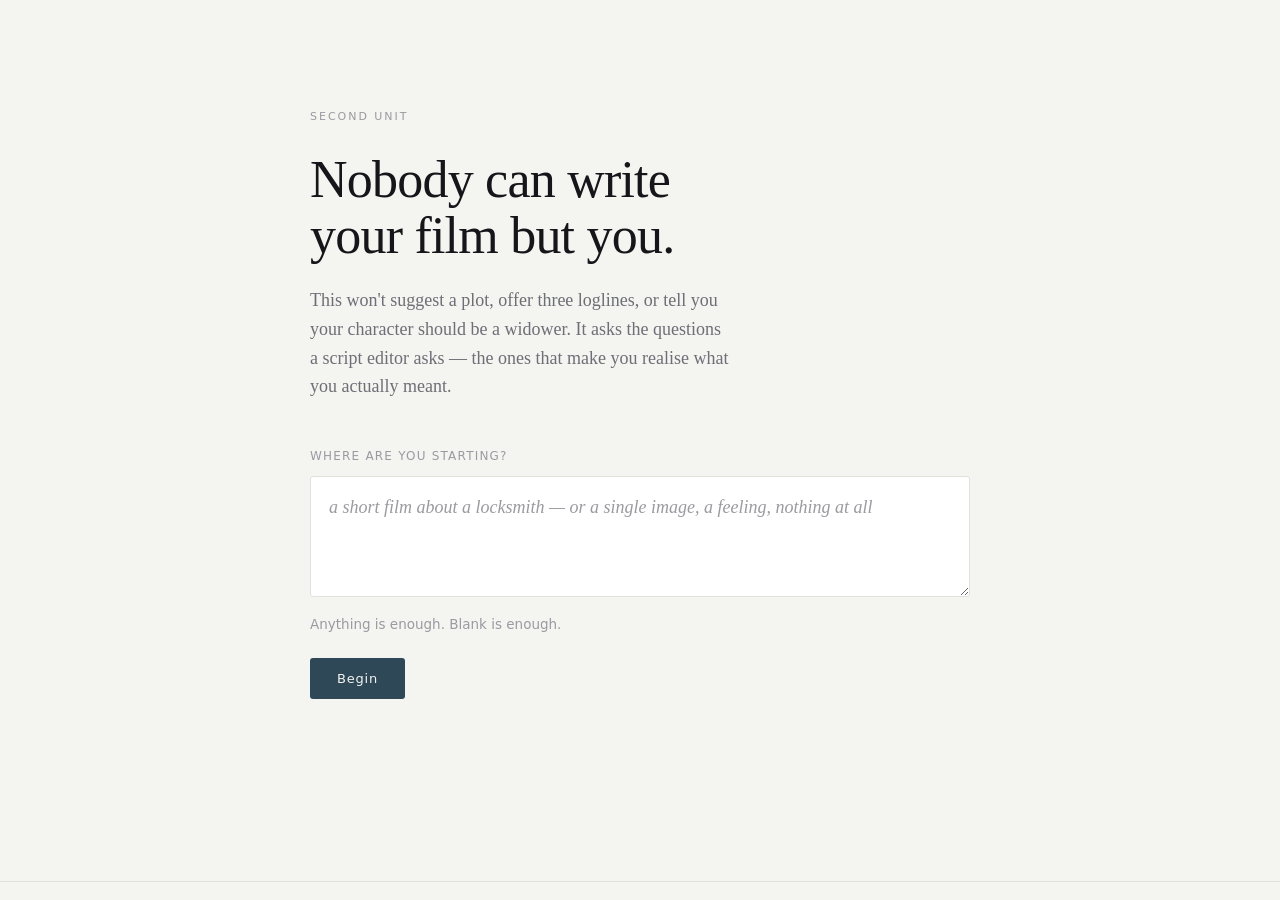
==== app/static/index.html @ 6e67ffff "UI for the interview: one question at a time A writing tool rather than a dashboard. Single centred " ====
<!doctype html>
<html lang="en">
<head>
<meta charset="utf-8">
<meta name="viewport" content="width=device-width, initial-scale=1">
<title>Second Unit</title>
<link rel="stylesheet" href="style.css">
</head>
<body>

<!-- ------------------------------------------------------------ start -->
<main id="start" class="stage-view">
  <header class="masthead">
    <p class="eyebrow">Second Unit</p>
    <h1>Nobody can write<br>your film but you.</h1>
    <p class="standfirst">
      This won't suggest a plot, offer three loglines, or tell you your
      character should be a widower. It asks the questions a script editor
      asks — the ones that make you realise what you actually meant.
    </p>
  </header>

  <form id="startForm">
    <label class="field">
      <span class="label">Where are you starting?</span>
      <textarea id="seed" rows="3"
        placeholder="a short film about a locksmith — or a single image, a feeling, nothing at all"></textarea>
      <span class="hint">Anything is enough. Blank is enough.</span>
    </label>
    <button type="submit" class="primary">Begin</button>
  </form>
</main>

<!-- ------------------------------------------------------------ interview -->
<main id="interview" class="stage-view" hidden>

  <nav class="rail" id="rail" aria-label="Progress"></nav>

  <section class="ask">
    <p class="stage-goal" id="goal"></p>
    <h2 class="question" id="question">…</h2>

    <form id="answerForm">
      <textarea id="answer" rows="6"
        placeholder="Think out loud. Half-formed is fine — that's the point."
        aria-label="Your answer"></textarea>
      <div class="actions">
        <button type="submit" class="primary" id="next">Answer</button>
        <button type="button" class="ghost" id="skip">Skip this one</button>
        <span class="counter" id="counter"></span>
      </div>
    </form>
  </section>

  <aside class="established" id="established" hidden>
    <h3>What you've established</h3>
    <dl id="establishedList"></dl>
  </aside>

</main>

<footer class="status" id="status"></footer>

<script src="app.js"></script>
</body>
</html>
---- app/static/style.css ----
/* Second Unit — plain CSS.
   A writing tool, not a dashboard. One question at a time, room to think,
   nothing else asking for attention. */

:root {
  --paper:   #F4F4F1;
  --card:    #FFFFFF;
  --ink:     #16161A;
  --mute:    #6E6E76;
  --faint:   #9A9AA1;
  --rule:    #E2E1DC;
  --accent:  #2F4858;
  --accent-soft: #E4EAEC;
  --warn:    #8A5A24;

  --serif: Charter, "Iowan Old Style", "Palatino Linotype", Georgia, serif;
  --sans: -apple-system, BlinkMacSystemFont, "Segoe UI", system-ui, sans-serif;
  --mono: "SF Mono", ui-monospace, Menlo, monospace;
}

@media (prefers-color-scheme: dark) {
  :root {
    --paper:  #14140F;
    --card:   #1C1C18;
    --ink:    #EDEDE6;
    --mute:   #9C9C94;
    --faint:  #6A6A63;
    --rule:   #2C2C26;
    --accent: #8FB3C4;
    --accent-soft: #1E2A31;
    --warn:   #C99A5B;
  }
}

* { box-sizing: border-box; margin: 0; padding: 0; }

body {
  background: var(--paper);
  color: var(--ink);
  font-family: var(--serif);
  font-size: 18px;
  line-height: 1.6;
  -webkit-font-smoothing: antialiased;
  min-height: 100vh;
  padding: 0 24px 120px;
}

.stage-view {
  max-width: 660px;
  margin: 0 auto;
  padding-top: clamp(48px, 12vh, 130px);
}

/* --------------------------------------------------------------- start */

.eyebrow {
  font-family: var(--sans);
  font-size: 11px;
  letter-spacing: .18em;
  text-transform: uppercase;
  color: var(--faint);
  margin-bottom: 26px;
}

h1 {
  font-size: clamp(34px, 6vw, 52px);
  line-height: 1.08;
  font-weight: 400;
  letter-spacing: -0.015em;
  text-wrap: balance;
  margin-bottom: 22px;
}

.standfirst {
  color: var(--mute);
  max-width: 47ch;
  margin-bottom: 46px;
}

/* --------------------------------------------------------------- forms */

.field { display: block; margin-bottom: 22px; }

.label, .hint {
  display: block;
  font-family: var(--sans);
  font-size: 12px;
  letter-spacing: .1em;
  text-transform: uppercase;
  color: var(--faint);
}
.label { margin-bottom: 10px; }
.hint  { margin-top: 9px; text-transform: none; letter-spacing: 0; font-size: 13.5px; }

textarea {
  width: 100%;
  font-family: var(--serif);
  font-size: 18px;
  line-height: 1.6;
  color: var(--ink);
  background: var(--card);
  border: 1px solid var(--rule);
  border-radius: 3px;
  padding: 16px 18px;
  resize: vertical;
}
textarea::placeholder { color: var(--faint); font-style: italic; }
textarea:focus { outline: 2px solid var(--accent); outline-offset: -1px; border-color: transparent; }

button {
  font-family: var(--sans);
  font-size: 13px;
  font-weight: 500;
  letter-spacing: .06em;
  cursor: pointer;
  border-radius: 3px;
  padding: 12px 26px;
  border: 1px solid transparent;
  transition: opacity .15s;
}
button:focus-visible { outline: 2px solid var(--accent); outline-offset: 2px; }
button:disabled { opacity: .4; cursor: not-allowed; }

.primary { background: var(--accent); color: var(--paper); }
.primary:hover:not(:disabled) { opacity: .87; }

.ghost { background: none; color: var(--mute); border-color: var(--rule); }
.ghost:hover { color: var(--ink); }

/* --------------------------------------------------------------- rail */

.rail {
  display: flex;
  gap: 6px;
  margin-bottom: 52px;
}
.rail span {
  flex: 1;
  font-family: var(--sans);
  font-size: 10.5px;
  letter-spacing: .13em;
  text-transform: uppercase;
  color: var(--faint);
  padding-top: 9px;
  border-top: 2px solid var(--rule);
}
.rail span[data-state="done"]    { color: var(--mute); border-top-color: var(--accent); }
.rail span[data-state="current"] { color: var(--accent); border-top-color: var(--accent); font-weight: 600; }

/* --------------------------------------------------------------- ask */

.stage-goal {
  font-family: var(--sans);
  font-size: 13px;
  color: var(--faint);
  margin-bottom: 14px;
}

.question {
  font-size: clamp(26px, 4.4vw, 36px);
  line-height: 1.28;
  font-weight: 400;
  letter-spacing: -0.01em;
  text-wrap: balance;
  margin-bottom: 34px;
  min-height: 2.4em;
}
.question.thinking { color: var(--faint); font-style: italic; }

.actions {
  display: flex;
  align-items: center;
  gap: 12px;
  margin-top: 16px;
  flex-wrap: wrap;
}

.counter {
  margin-left: auto;
  font-family: var(--mono);
  font-size: 12px;
  color: var(--faint);
  font-variant-numeric: tabular-nums;
}

/* --------------------------------------------------------------- recap */

.established {
  margin-top: 76px;
  padding-top: 30px;
  border-top: 1px solid var(--rule);
}
.established h3 {
  font-family: var(--sans);
  font-size: 11px;
  letter-spacing: .15em;
  text-transform: uppercase;
  color: var(--faint);
  font-weight: 500;
  margin-bottom: 22px;
}
.established dt {
  font-family: var(--sans);
  font-size: 13.5px;
  color: var(--mute);
  margin-bottom: 5px;
}
.established dd {
  margin: 0 0 24px;
  padding-left: 16px;
  border-left: 2px solid var(--accent-soft);
}

/* --------------------------------------------------------------- status */

.status {
  position: fixed;
  bottom: 0; left: 0; right: 0;
  padding: 9px 24px;
  font-family: var(--mono);
  font-size: 11px;
  color: var(--faint);
  background: var(--paper);
  border-top: 1px solid var(--rule);
  display: flex;
  gap: 20px;
  flex-wrap: wrap;
}
.status .on   { color: var(--accent); }
.status .off  { color: var(--warn); }

@media (prefers-reduced-motion: reduce) {
  * { transition: none !important; animation: none !important; }
}
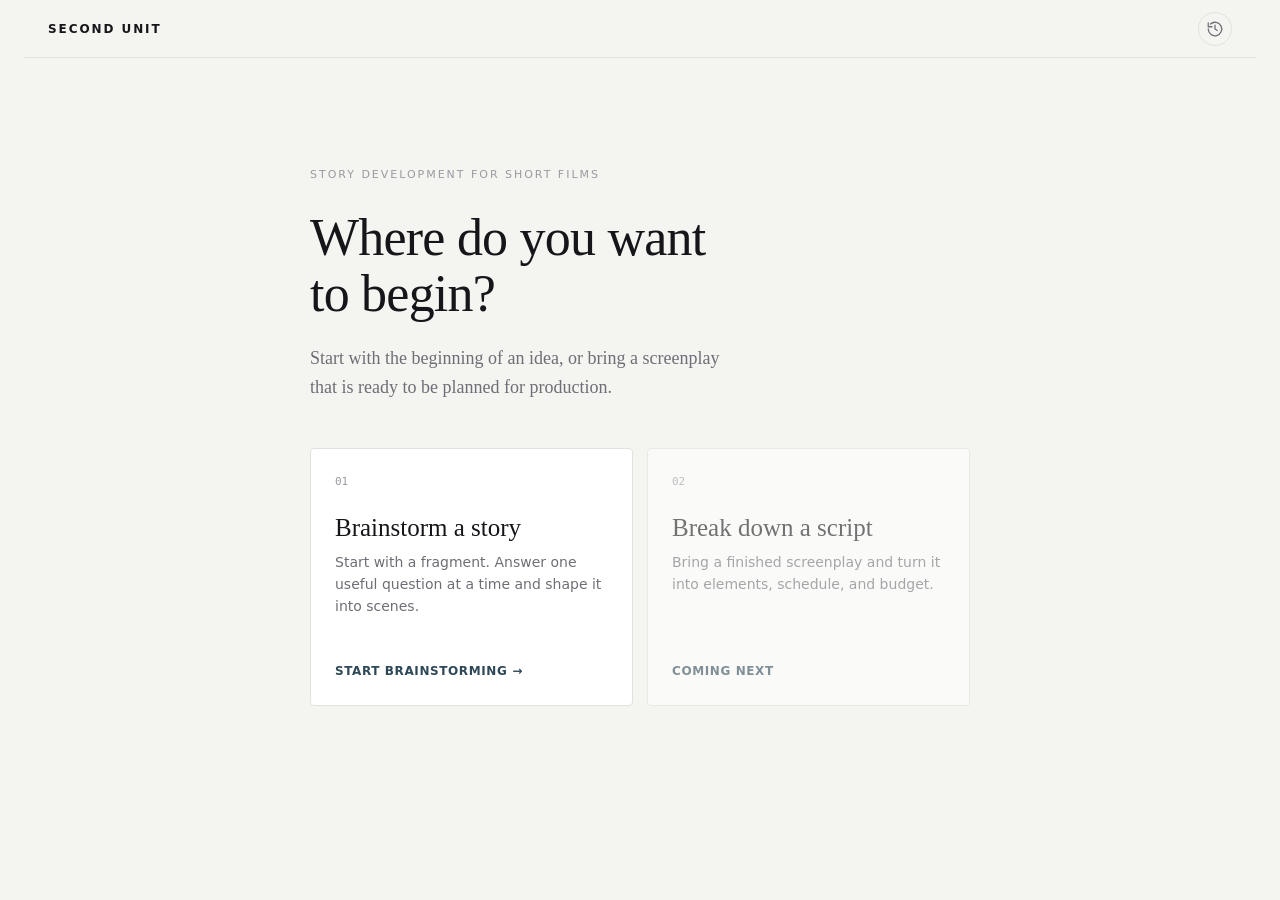
==== commit 40e1e2ff: "UI for format, involvement, dictation and history Four things the interview needed a surface for.  S" ====
--- a/app/static/index.html
+++ b/app/static/index.html
@@ -8,55 +8,190 @@
 </head>
 <body>
 
+<header class="app-header">
+  <button type="button" class="wordmark" id="home" aria-label="Start a new Second Unit project">
+    Second Unit
+  </button>
+  <div class="header-actions">
+    <p class="save-state" id="saveState" aria-live="polite"></p>
+    <button type="button" class="history-button" id="openHistory" aria-label="Open story history" title="Story history">
+      <svg viewBox="0 0 24 24" aria-hidden="true">
+        <path d="M3 12a9 9 0 1 0 3-6.7M3 4v5h5M12 7v5l3 2"/>
+      </svg>
+    </button>
+  </div>
+</header>
+
+<div class="notice" id="notice" role="status" aria-live="polite" hidden></div>
+
+<div class="history-shell" id="historyShell" hidden>
+  <button type="button" class="history-backdrop" id="historyBackdrop" aria-label="Close story history"></button>
+  <aside class="history-panel" role="dialog" aria-modal="true" aria-labelledby="historyTitle">
+    <header class="history-header">
+      <div>
+        <p class="eyebrow">Your work</p>
+        <h2 id="historyTitle">Story history</h2>
+      </div>
+      <button type="button" class="icon-button" id="closeHistory" aria-label="Close story history">×</button>
+    </header>
+    <div id="historyList"></div>
+    <article id="historyDetail" hidden></article>
+  </aside>
+</div>
+
 <!-- ------------------------------------------------------------ start -->
 <main id="start" class="stage-view">
   <header class="masthead">
-    <p class="eyebrow">Second Unit</p>
-    <h1>Nobody can write<br>your film but you.</h1>
+    <p class="eyebrow">Story development for short films</p>
+    <h1>Where do you want<br>to begin?</h1>
     <p class="standfirst">
-      This won't suggest a plot, offer three loglines, or tell you your
-      character should be a widower. It asks the questions a script editor
-      asks — the ones that make you realise what you actually meant.
+      Start with the beginning of an idea, or bring a screenplay that is ready
+      to be planned for production.
     </p>
   </header>
 
-  <form id="startForm">
+  <section class="path-grid" id="pathGrid" aria-label="Choose how to begin">
+    <button type="button" class="path-card path-card-active" id="chooseBrainstorm">
+      <span class="path-number">01</span>
+      <strong>Brainstorm a story</strong>
+      <span>Start with a fragment. Answer one useful question at a time and shape it into scenes.</span>
+      <span class="path-action">Start brainstorming →</span>
+    </button>
+    <button type="button" class="path-card" disabled aria-describedby="scriptStatus">
+      <span class="path-number">02</span>
+      <strong>Break down a script</strong>
+      <span>Bring a finished screenplay and turn it into elements, schedule, and budget.</span>
+      <span class="path-action" id="scriptStatus">Coming next</span>
+    </button>
+  </section>
+
+  <form id="startForm" class="seed-form" hidden>
+    <div class="seed-heading">
+      <div>
+        <p class="eyebrow">Brainstorm</p>
+        <h2>Give me whatever you have.</h2>
+      </div>
+      <button type="button" class="text-button" id="changePath">Change path</button>
+    </div>
+    <section class="involvement-field">
+      <div class="involvement-heading">
+        <label for="involvement">How involved do you want to be?</label>
+        <output id="involvementValue" for="involvement">75%</output>
+      </div>
+      <input type="range" id="involvement" min="0" max="100" step="1" value="75">
+      <div class="range-labels" aria-hidden="true">
+        <span>AI takes the lead</span>
+        <span>I shape every choice</span>
+      </div>
+      <p class="involvement-note" id="involvementNote">
+        You make the story decisions. The editor asks contextual questions and does not invent.
+      </p>
+    </section>
     <label class="field">
-      <span class="label">Where are you starting?</span>
-      <textarea id="seed" rows="3"
-        placeholder="a short film about a locksmith — or a single image, a feeling, nothing at all"></textarea>
+      <span class="label">Your starting point</span>
+      <div class="answer-field">
+        <textarea id="seed" rows="4"
+          placeholder="A short film about a locksmith — or a single image, a feeling, nothing at all"></textarea>
+        <button type="button" class="mic-button" id="micSeed" aria-label="Start voice typing"
+          title="Start voice typing" disabled>
+          <svg viewBox="0 0 24 24" aria-hidden="true">
+            <path d="M12 15a3 3 0 0 0 3-3V6a3 3 0 1 0-6 0v6a3 3 0 0 0 3 3Zm-6-3a6 6 0 0 0 12 0M12 18v3M9 21h6"/>
+          </svg>
+        </button>
+      </div>
+      <p class="speech-state" id="speechStateSeed" aria-live="polite"></p>
       <span class="hint">Anything is enough. Blank is enough.</span>
     </label>
-    <button type="submit" class="primary">Begin</button>
+    <button type="submit" class="primary">Begin interview</button>
   </form>
 </main>
 
 <!-- ------------------------------------------------------------ interview -->
 <main id="interview" class="stage-view" hidden>
 
-  <nav class="rail" id="rail" aria-label="Progress"></nav>
-
-  <section class="ask">
+  <section class="readiness" aria-label="Outline readiness">
+    <div class="readiness-label">
+      <span>Outline readiness</span>
+      <strong id="readinessValue">0%</strong>
+    </div>
+    <div class="readiness-track" aria-hidden="true">
+      <span id="readinessBar"></span>
+    </div>
+  </section>
+
+  <section class="ask" id="askPanel">
     <p class="stage-goal" id="goal"></p>
     <h2 class="question" id="question">…</h2>
 
     <form id="answerForm">
-      <textarea id="answer" rows="6"
-        placeholder="Think out loud. Half-formed is fine — that's the point."
-        aria-label="Your answer"></textarea>
+      <div class="answer-field">
+        <textarea id="answer" rows="6"
+          placeholder="Think out loud. Half-formed is fine — that's the point."
+          aria-label="Your answer"></textarea>
+        <button type="button" class="mic-button" id="mic" aria-label="Start voice typing"
+          title="Start voice typing" disabled>
+          <svg viewBox="0 0 24 24" aria-hidden="true">
+            <path d="M12 15a3 3 0 0 0 3-3V6a3 3 0 1 0-6 0v6a3 3 0 0 0 3 3Zm-6-3a6 6 0 0 0 12 0M12 18v3M9 21h6"/>
+          </svg>
+        </button>
+      </div>
+      <p class="speech-state" id="speechState" aria-live="polite"></p>
       <div class="actions">
-        <button type="submit" class="primary" id="next">Answer</button>
+        <button type="submit" class="primary" id="next">Answer &amp; continue</button>
         <button type="button" class="ghost" id="skip">Skip this one</button>
         <span class="counter" id="counter"></span>
       </div>
     </form>
   </section>
 
+  <div class="finish" id="finish" hidden>
+    <button type="button" class="primary" id="writeUp">Write it up</button>
+    <button type="button" class="ghost" id="keepExploring" hidden>Ask another question</button>
+    <span class="hint" id="finishNote"></span>
+  </div>
+
+  <aside class="gaps interview-gaps" id="interviewGaps" hidden>
+    <h3>What still needs clarity</h3>
+    <ul id="interviewGapsList"></ul>
+  </aside>
+
   <aside class="established" id="established" hidden>
     <h3>What you've established</h3>
-    <dl id="establishedList"></dl>
-  </aside>
-
+    <ul id="establishedList"></ul>
+  </aside>
+
+  <div class="abort-zone">
+    <button type="button" class="text-button danger" id="abortProject">Save as draft &amp; start over</button>
+    <span>Your answers and the latest story assessment will be archived.</span>
+  </div>
+
+</main>
+
+<!-- ------------------------------------------------------------ outline -->
+<main id="outlineView" class="stage-view" hidden>
+  <header class="masthead">
+    <p class="eyebrow">Your outline — assembled from your answers, nothing added</p>
+    <h1 id="outTitle"></h1>
+    <p class="standfirst" id="outLogline"></p>
+  </header>
+
+  <section id="scenes"></section>
+
+  <aside class="gaps" id="gapsBox" hidden>
+    <h3>Still undecided</h3>
+    <ul id="gapsList"></ul>
+  </aside>
+
+  <aside class="ai-added" id="aiAddedBox" hidden>
+    <h3>Developed by AI</h3>
+    <p>These details were added under your selected collaboration level.</p>
+    <ul id="aiAddedList"></ul>
+  </aside>
+
+  <div class="actions" style="margin-top:40px">
+    <button type="button" class="ghost" id="backToInterview">Keep developing</button>
+    <button type="button" class="primary" id="newProject">Start another film</button>
+  </div>
 </main>
 
 <footer class="status" id="status"></footer>
--- a/app/static/style.css
+++ b/app/static/style.css
@@ -44,12 +44,153 @@
   min-height: 100vh;
   padding: 0 24px 120px;
 }
+body.panel-open { overflow: hidden; }
+
+.app-header {
+  height: 58px;
+  padding: 0 24px;
+  display: flex;
+  align-items: center;
+  justify-content: space-between;
+  border-bottom: 1px solid var(--rule);
+}
+.wordmark {
+  border: 0;
+  padding: 6px 0;
+  background: none;
+  color: var(--ink);
+  font-family: var(--sans);
+  font-size: 12px;
+  font-weight: 650;
+  letter-spacing: .16em;
+  text-transform: uppercase;
+}
+.save-state {
+  color: var(--faint);
+  font-family: var(--mono);
+  font-size: 11px;
+}
+.header-actions { display: flex; align-items: center; gap: 15px; }
+.history-button, .icon-button {
+  width: 34px;
+  height: 34px;
+  padding: 7px;
+  display: grid;
+  place-items: center;
+  color: var(--mute);
+  background: none;
+  border: 1px solid var(--rule);
+  border-radius: 50%;
+}
+.history-button:hover, .icon-button:hover { color: var(--accent); border-color: var(--accent); }
+.history-button svg {
+  width: 18px;
+  height: 18px;
+  fill: none;
+  stroke: currentColor;
+  stroke-width: 1.7;
+  stroke-linecap: round;
+  stroke-linejoin: round;
+}
+.history-shell { position: fixed; z-index: 10; inset: 0; }
+.history-backdrop {
+  position: absolute;
+  inset: 0;
+  width: 100%;
+  height: 100%;
+  padding: 0;
+  background: rgb(10 10 10 / .42);
+  border: 0;
+  border-radius: 0;
+}
+.history-panel {
+  position: absolute;
+  top: 0;
+  right: 0;
+  width: min(560px, 94vw);
+  height: 100%;
+  padding: 34px clamp(22px, 5vw, 44px) 70px;
+  overflow-y: auto;
+  background: var(--paper);
+  border-left: 1px solid var(--rule);
+  box-shadow: -18px 0 50px rgb(0 0 0 / .12);
+}
+.history-header {
+  display: flex;
+  align-items: flex-start;
+  justify-content: space-between;
+  gap: 20px;
+  margin-bottom: 34px;
+}
+.history-header .eyebrow { margin-bottom: 7px; }
+.history-header h2 { font-size: 32px; font-weight: 400; line-height: 1.15; }
+.icon-button { font-size: 23px; line-height: 1; }
+.history-empty { color: var(--mute); font-style: italic; }
+.history-item {
+  width: 100%;
+  padding: 20px 0;
+  display: block;
+  color: var(--ink);
+  background: none;
+  border: 0;
+  border-top: 1px solid var(--rule);
+  border-radius: 0;
+  text-align: left;
+}
+.history-item:hover .history-item-title { color: var(--accent); }
+.history-meta {
+  display: flex;
+  justify-content: space-between;
+  gap: 12px;
+  margin-bottom: 8px;
+  color: var(--faint);
+  font-family: var(--mono);
+  font-size: 10px;
+  letter-spacing: .05em;
+  text-transform: uppercase;
+}
+.history-item-title { display: block; margin-bottom: 7px; font: 400 21px/1.25 var(--serif); }
+.history-item-summary { display: block; color: var(--mute); font-size: 13px; line-height: 1.45; }
+.history-detail-back { margin-bottom: 26px; }
+.history-detail h3 { margin-bottom: 8px; font-size: 30px; font-weight: 400; line-height: 1.2; }
+.history-detail-summary { margin-bottom: 28px; color: var(--mute); }
+.history-section { margin-top: 32px; padding-top: 22px; border-top: 1px solid var(--rule); }
+.history-section h4 {
+  margin-bottom: 15px;
+  color: var(--faint);
+  font-family: var(--sans);
+  font-size: 11px;
+  font-weight: 500;
+  letter-spacing: .13em;
+  text-transform: uppercase;
+}
+.history-section li { margin: 0 0 10px 18px; }
+.trace-turn { margin-bottom: 20px; }
+.trace-turn dt { margin-bottom: 5px; color: var(--mute); font-family: var(--sans); font-size: 13px; }
+.trace-turn dd { padding-left: 13px; border-left: 2px solid var(--accent-soft); }
+.notice {
+  position: sticky;
+  z-index: 2;
+  top: 0;
+  max-width: 660px;
+  margin: 16px auto 0;
+  padding: 11px 14px;
+  color: var(--warn);
+  background: var(--card);
+  border: 1px solid var(--rule);
+  border-left: 3px solid var(--warn);
+  border-radius: 3px;
+  font-family: var(--sans);
+  font-size: 13px;
+}
 
 .stage-view {
   max-width: 660px;
   margin: 0 auto;
   padding-top: clamp(48px, 12vh, 130px);
 }
+
+[hidden] { display: none !important; }
 
 /* --------------------------------------------------------------- start */
 
@@ -75,6 +216,112 @@
   color: var(--mute);
   max-width: 47ch;
   margin-bottom: 46px;
+}
+
+.path-grid {
+  display: grid;
+  grid-template-columns: repeat(2, minmax(0, 1fr));
+  gap: 14px;
+}
+.path-card {
+  min-height: 258px;
+  padding: 24px;
+  display: flex;
+  flex-direction: column;
+  align-items: flex-start;
+  text-align: left;
+  color: var(--mute);
+  background: var(--card);
+  border: 1px solid var(--rule);
+  border-radius: 4px;
+  font-family: var(--sans);
+  font-size: 14px;
+  font-weight: 400;
+  letter-spacing: 0;
+  line-height: 1.55;
+}
+.path-card strong {
+  margin: 24px 0 10px;
+  color: var(--ink);
+  font-family: var(--serif);
+  font-size: 25px;
+  font-weight: 400;
+  line-height: 1.15;
+}
+.path-card-active:hover {
+  border-color: var(--accent);
+  transform: translateY(-2px);
+}
+.path-card:disabled { opacity: .58; cursor: not-allowed; }
+.path-number { color: var(--faint); font-family: var(--mono); font-size: 11px; }
+.path-action {
+  margin-top: auto;
+  padding-top: 24px;
+  color: var(--accent);
+  font-size: 12px;
+  font-weight: 650;
+  letter-spacing: .05em;
+  text-transform: uppercase;
+}
+.seed-form {
+  padding: 28px;
+  background: var(--card);
+  border: 1px solid var(--rule);
+  border-radius: 4px;
+}
+.seed-heading {
+  display: flex;
+  justify-content: space-between;
+  align-items: flex-start;
+  gap: 24px;
+  margin-bottom: 28px;
+}
+.seed-heading .eyebrow { margin-bottom: 8px; }
+.seed-heading h2 { font-size: 28px; font-weight: 400; line-height: 1.2; }
+.text-button {
+  padding: 5px 0;
+  color: var(--mute);
+  background: none;
+  border: 0;
+  border-bottom: 1px solid var(--rule);
+  border-radius: 0;
+  white-space: nowrap;
+}
+.involvement-field {
+  margin: 0 0 30px;
+  padding: 0 0 28px;
+  border: 0;
+  border-bottom: 1px solid var(--rule);
+}
+.involvement-heading {
+  display: flex;
+  justify-content: space-between;
+  align-items: baseline;
+  gap: 16px;
+  margin-bottom: 14px;
+}
+.involvement-heading label {
+  font-family: var(--sans);
+  font-size: 13px;
+  font-weight: 500;
+}
+.involvement-heading output { color: var(--accent); font-family: var(--mono); font-size: 12px; }
+.involvement-field input[type="range"] { width: 100%; accent-color: var(--accent); }
+.range-labels {
+  display: flex;
+  justify-content: space-between;
+  margin-top: 5px;
+  color: var(--faint);
+  font-family: var(--sans);
+  font-size: 10.5px;
+}
+.involvement-note {
+  min-height: 42px;
+  margin-top: 13px;
+  color: var(--mute);
+  font-family: var(--sans);
+  font-size: 12.5px;
+  line-height: 1.45;
 }
 
 /* --------------------------------------------------------------- forms */
@@ -107,6 +354,47 @@
 textarea::placeholder { color: var(--faint); font-style: italic; }
 textarea:focus { outline: 2px solid var(--accent); outline-offset: -1px; border-color: transparent; }
 
+.answer-field { position: relative; }
+.answer-field textarea { padding-right: 62px; }
+.mic-button {
+  position: absolute;
+  top: 11px;
+  right: 11px;
+  width: 40px;
+  height: 40px;
+  padding: 9px;
+  display: grid;
+  place-items: center;
+  color: var(--mute);
+  background: var(--paper);
+  border: 1px solid var(--rule);
+  border-radius: 50%;
+}
+.mic-button svg {
+  width: 19px;
+  height: 19px;
+  fill: none;
+  stroke: currentColor;
+  stroke-width: 1.8;
+  stroke-linecap: round;
+}
+.mic-button:hover:not(:disabled) { color: var(--accent); border-color: var(--accent); }
+.mic-button.recording {
+  color: var(--card);
+  background: var(--warn);
+  border-color: var(--warn);
+  animation: mic-pulse 1.5s ease-in-out infinite;
+}
+.speech-state {
+  min-height: 20px;
+  margin-top: 7px;
+  color: var(--faint);
+  font-family: var(--sans);
+  font-size: 12px;
+}
+.speech-state.listening { color: var(--warn); }
+@keyframes mic-pulse { 50% { box-shadow: 0 0 0 5px color-mix(in srgb, var(--warn) 18%, transparent); } }
+
 button {
   font-family: var(--sans);
   font-size: 13px;
@@ -127,25 +415,31 @@
 .ghost { background: none; color: var(--mute); border-color: var(--rule); }
 .ghost:hover { color: var(--ink); }
 
-/* --------------------------------------------------------------- rail */
-
-.rail {
-  display: flex;
-  gap: 6px;
+/* ---------------------------------------------------------- readiness */
+
+.readiness {
   margin-bottom: 52px;
 }
-.rail span {
-  flex: 1;
-  font-family: var(--sans);
-  font-size: 10.5px;
-  letter-spacing: .13em;
-  text-transform: uppercase;
-  color: var(--faint);
-  padding-top: 9px;
-  border-top: 2px solid var(--rule);
-}
-.rail span[data-state="done"]    { color: var(--mute); border-top-color: var(--accent); }
-.rail span[data-state="current"] { color: var(--accent); border-top-color: var(--accent); font-weight: 600; }
+.readiness-label {
+  display: flex;
+  justify-content: space-between;
+  align-items: baseline;
+  margin-bottom: 9px;
+  font-family: var(--sans);
+  font-size: 11px;
+  letter-spacing: .11em;
+  text-transform: uppercase;
+  color: var(--faint);
+}
+.readiness-label strong { color: var(--accent); font-family: var(--mono); }
+.readiness-track { height: 3px; overflow: hidden; background: var(--rule); }
+.readiness-track span {
+  display: block;
+  width: 0;
+  height: 100%;
+  background: var(--accent);
+  transition: width .35s ease;
+}
 
 /* --------------------------------------------------------------- ask */
 
@@ -199,15 +493,31 @@
   font-weight: 500;
   margin-bottom: 22px;
 }
-.established dt {
-  font-family: var(--sans);
-  font-size: 13.5px;
+.established li {
+  margin: 0 0 14px 18px;
+  padding-left: 8px;
+}
+.established li span {
+  display: block;
+  font-family: var(--sans);
+  font-size: 13px;
   color: var(--mute);
-  margin-bottom: 5px;
-}
-.established dd {
-  margin: 0 0 24px;
-  padding-left: 16px;
+  margin-bottom: 4px;
+}
+.interview-gaps { margin-top: 40px; }
+.abort-zone {
+  margin-top: 64px;
+  padding-top: 22px;
+  display: flex;
+  align-items: baseline;
+  justify-content: space-between;
+  gap: 18px;
+  border-top: 1px solid var(--rule);
+  color: var(--faint);
+  font-family: var(--sans);
+  font-size: 12px;
+}
+.text-button.danger { color: var(--warn); border-bottom-color: var(--warn); }
   border-left: 2px solid var(--accent-soft);
 }
 
@@ -232,3 +542,84 @@
 @media (prefers-reduced-motion: reduce) {
   * { transition: none !important; animation: none !important; }
 }
+
+@media (max-width: 560px) {
+  body { padding-inline: 18px; }
+  .app-header { margin-inline: -18px; padding-inline: 18px; }
+  .stage-view { padding-top: 52px; }
+  .actions .primary { flex: 1; }
+  .counter { width: 100%; margin-left: 0; }
+  .status { padding-inline: 18px; gap: 12px; }
+  .path-grid { grid-template-columns: 1fr; }
+  .path-card { min-height: 218px; }
+  .seed-form { padding: 22px; }
+  .history-panel { width: 100%; }
+}
+
+/* --------------------------------------------------------------- finish */
+
+.finish {
+  margin-top: 40px; padding-top: 26px; border-top: 1px solid var(--rule);
+  display: flex; align-items: center; gap: 16px; flex-wrap: wrap;
+}
+.finish .hint { text-transform: none; letter-spacing: 0; margin: 0; }
+
+/* --------------------------------------------------------------- outline */
+
+.scene {
+  padding: 24px 0; border-bottom: 1px solid var(--rule);
+  display: grid; grid-template-columns: 34px 1fr; gap: 18px;
+}
+.scene-n {
+  font-family: var(--mono); font-size: 13px; color: var(--faint);
+  padding-top: 4px; font-variant-numeric: tabular-nums;
+}
+.slug {
+  font-family: var(--mono); font-size: 12.5px; letter-spacing: .04em;
+  color: var(--accent); margin-bottom: 10px;
+}
+.scene-action { margin-bottom: 12px; }
+.scene-why {
+  font-family: var(--sans); font-size: 13.5px; color: var(--mute);
+  padding-left: 14px; border-left: 2px solid var(--accent-soft);
+}
+.scene-missing {
+  font-family: var(--sans); font-size: 13.5px; color: var(--warn);
+  margin-top: 10px;
+}
+.who {
+  font-family: var(--sans); font-size: 12px; color: var(--faint);
+  margin-bottom: 8px;
+}
+
+.gaps {
+  margin-top: 48px; padding: 24px 26px; background: var(--card);
+  border: 1px solid var(--rule); border-left: 3px solid var(--warn);
+}
+.ai-added {
+  margin-top: 24px;
+  padding: 24px 26px;
+  background: var(--accent-soft);
+  border-left: 3px solid var(--accent);
+}
+.ai-added h3 {
+  margin-bottom: 6px;
+  color: var(--accent);
+  font-family: var(--sans);
+  font-size: 11px;
+  font-weight: 600;
+  letter-spacing: .15em;
+  text-transform: uppercase;
+}
+.ai-added p { margin-bottom: 13px; color: var(--mute); font-family: var(--sans); font-size: 12.5px; }
+.ai-added li { margin: 0 0 8px 18px; }
+.gaps h3 {
+  font-family: var(--sans); font-size: 11px; letter-spacing: .15em;
+  text-transform: uppercase; color: var(--warn); font-weight: 500; margin-bottom: 14px;
+}
+.gaps li { margin-left: 18px; margin-bottom: 8px; color: var(--mute); }
+
+.flagged {
+  font-family: var(--mono); font-size: 12px; color: var(--warn);
+  margin-top: 20px; padding: 10px 14px; border: 1px dashed var(--warn);
+}
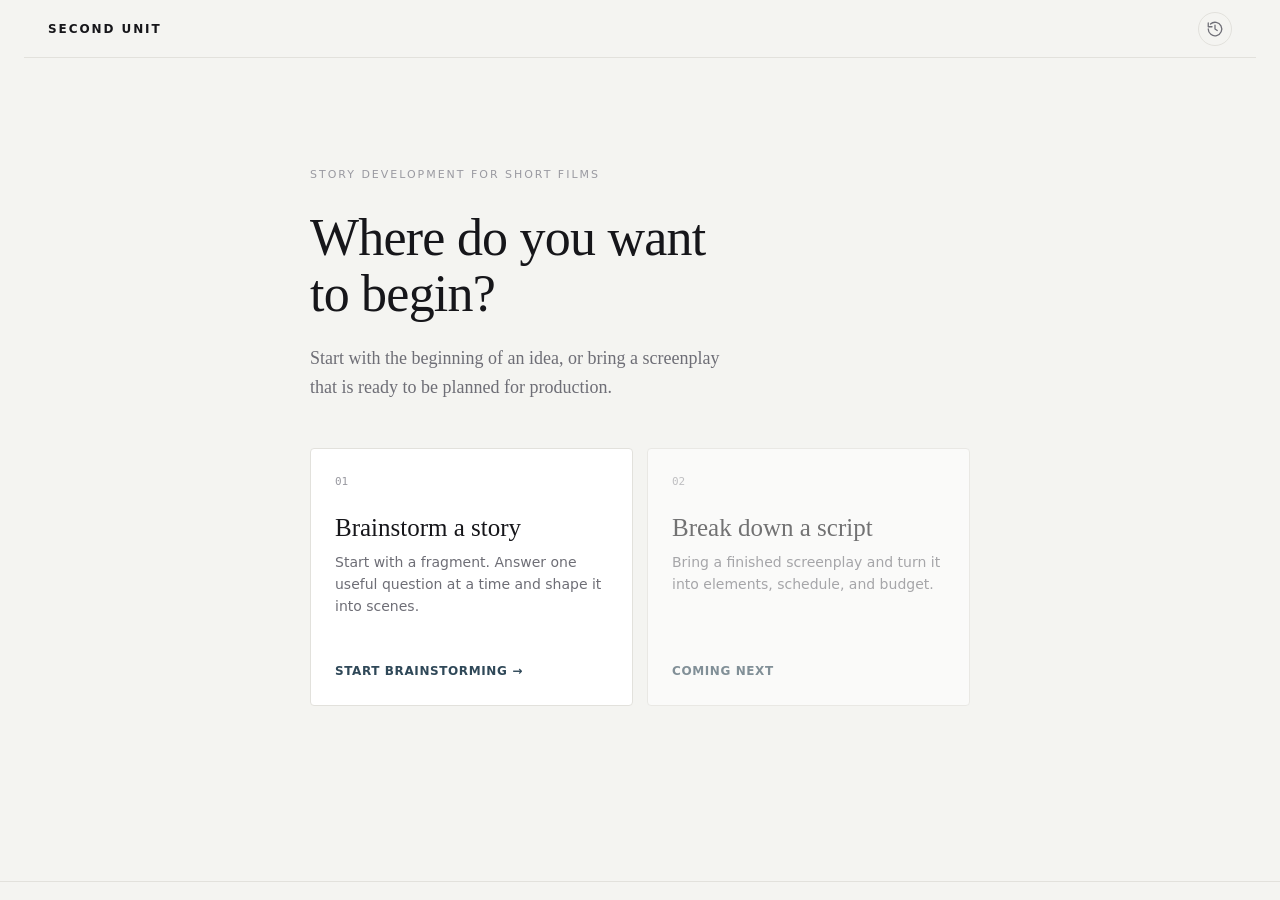
==== commit cd8557fd: "Rework the interview screen around the conversation Suggestion cards the writer can select and combi" ====
--- a/app/static/index.html
+++ b/app/static/index.html
@@ -22,6 +22,29 @@
   </div>
 </header>
 
+<nav class="production-flow" id="productionFlow" aria-label="Film production flow" hidden>
+  <div class="flow-track">
+    <button type="button" class="flow-step active" data-workspace="story" aria-current="step">
+      <span class="flow-marker">1</span><span>Story</span>
+    </button>
+    <button type="button" class="flow-step" data-workspace="screenplay">
+      <span class="flow-marker">2</span><span>Screenplay</span>
+    </button>
+    <button type="button" class="flow-step" data-workspace="breakdown">
+      <span class="flow-marker">3</span><span>Breakdown</span>
+    </button>
+    <button type="button" class="flow-step" data-workspace="schedule">
+      <span class="flow-marker">4</span><span>Schedule</span>
+    </button>
+    <button type="button" class="flow-step" data-workspace="shots">
+      <span class="flow-marker">5</span><span>Shot list</span>
+    </button>
+    <button type="button" class="flow-step" data-workspace="readiness">
+      <span class="flow-marker">6</span><span>Readiness</span>
+    </button>
+  </div>
+</nav>
+
 <div class="notice" id="notice" role="status" aria-live="polite" hidden></div>
 
 <div class="history-shell" id="historyShell" hidden>
@@ -73,12 +96,21 @@
       </div>
       <button type="button" class="text-button" id="changePath">Change path</button>
     </div>
+    <fieldset class="format-field">
+      <legend>How will the audience hear the story?</legend>
+      <div class="format-options">
+        <label><input type="radio" name="storytellingFormat" value="narrated"><span><strong>Narrated</strong><small>A voice carries most of the story</small></span></label>
+        <label><input type="radio" name="storytellingFormat" value="dialogue_led"><span><strong>Dialogue-led</strong><small>Characters carry it through conversation</small></span></label>
+        <label><input type="radio" name="storytellingFormat" value="hybrid"><span><strong>Hybrid</strong><small>Narration and dialogue share the work</small></span></label>
+        <label><input type="radio" name="storytellingFormat" value="not_sure" checked><span><strong>Not sure yet</strong><small>Let the material reveal the right form</small></span></label>
+      </div>
+    </fieldset>
     <section class="involvement-field">
       <div class="involvement-heading">
         <label for="involvement">How involved do you want to be?</label>
-        <output id="involvementValue" for="involvement">75%</output>
-      </div>
-      <input type="range" id="involvement" min="0" max="100" step="1" value="75">
+        <output id="involvementValue" for="involvement">50%</output>
+      </div>
+      <input type="range" id="involvement" min="0" max="100" step="1" value="50">
       <div class="range-labels" aria-hidden="true">
         <span>AI takes the lead</span>
         <span>I shape every choice</span>
@@ -109,6 +141,8 @@
 <!-- ------------------------------------------------------------ interview -->
 <main id="interview" class="stage-view" hidden>
 
+  <div class="interview-main">
+
   <section class="readiness" aria-label="Outline readiness">
     <div class="readiness-label">
       <span>Outline readiness</span>
@@ -121,12 +155,17 @@
 
   <section class="ask" id="askPanel">
     <p class="stage-goal" id="goal"></p>
+    <div class="assistant-guidance" id="assistantGuidance" hidden></div>
+    <fieldset class="assistant-suggestions" id="assistantSuggestions" hidden>
+      <legend>Ideas to consider <span>Choose one or combine a few</span></legend>
+      <div id="suggestionOptions"></div>
+    </fieldset>
     <h2 class="question" id="question">…</h2>
 
     <form id="answerForm">
       <div class="answer-field">
         <textarea id="answer" rows="6"
-          placeholder="Think out loud. Half-formed is fine — that's the point."
+          placeholder="Add a note, change an idea, or answer in your own words."
           aria-label="Your answer"></textarea>
         <button type="button" class="mic-button" id="mic" aria-label="Start voice typing"
           title="Start voice typing" disabled>
@@ -138,6 +177,7 @@
       <p class="speech-state" id="speechState" aria-live="polite"></p>
       <div class="actions">
         <button type="submit" class="primary" id="next">Answer &amp; continue</button>
+        <button type="button" class="ghost" id="suggestIdeas">Give me options</button>
         <button type="button" class="ghost" id="skip">Skip this one</button>
         <span class="counter" id="counter"></span>
       </div>
@@ -150,11 +190,6 @@
     <span class="hint" id="finishNote"></span>
   </div>
 
-  <aside class="gaps interview-gaps" id="interviewGaps" hidden>
-    <h3>What still needs clarity</h3>
-    <ul id="interviewGapsList"></ul>
-  </aside>
-
   <aside class="established" id="established" hidden>
     <h3>What you've established</h3>
     <ul id="establishedList"></ul>
@@ -165,33 +200,79 @@
     <span>Your answers and the latest story assessment will be archived.</span>
   </div>
 
+  </div><!-- /.interview-main -->
+
+  <!-- the conversation reads as a rail beside the question, never above it -->
+  <aside class="conversation" id="conversation" aria-labelledby="conversationTitle" hidden>
+    <header class="conversation-heading">
+      <h2 id="conversationTitle">Story conversation</h2>
+      <span id="conversationCount"></span>
+    </header>
+    <div class="conversation-turns" id="conversationTurns"></div>
+  </aside>
+
 </main>
 
 <!-- ------------------------------------------------------------ outline -->
 <main id="outlineView" class="stage-view" hidden>
   <header class="masthead">
-    <p class="eyebrow">Your outline — assembled from your answers, nothing added</p>
-    <h1 id="outTitle"></h1>
-    <p class="standfirst" id="outLogline"></p>
+    <p class="eyebrow">Your outline</p>
+    <div class="outline-heading-row">
+      <div>
+        <h1 id="outTitle"></h1>
+        <p class="standfirst" id="outLogline"></p>
+      </div>
+      <button type="button" class="edit-button" id="editOutlineHeader">Edit title &amp; logline</button>
+    </div>
   </header>
 
+  <section class="story-graph" id="storyGraphSection" aria-labelledby="storyGraphTitle" hidden>
+    <div class="story-graph-heading">
+      <div>
+        <p class="eyebrow">Story map</p>
+        <h2 id="storyGraphTitle">Follow the story scene by scene.</h2>
+      </div>
+      <span id="storyGraphCount"></span>
+    </div>
+    <div class="story-graph-viewport" id="storyGraphViewport">
+      <div class="story-graph-track" id="storyGraph"></div>
+    </div>
+    <p class="story-graph-hint">Select a node to jump to that scene.</p>
+  </section>
+
   <section id="scenes"></section>
-
-  <aside class="gaps" id="gapsBox" hidden>
-    <h3>Still undecided</h3>
-    <ul id="gapsList"></ul>
-  </aside>
-
-  <aside class="ai-added" id="aiAddedBox" hidden>
-    <h3>Developed by AI</h3>
-    <p>These details were added under your selected collaboration level.</p>
-    <ul id="aiAddedList"></ul>
-  </aside>
 
   <div class="actions" style="margin-top:40px">
     <button type="button" class="ghost" id="backToInterview">Keep developing</button>
-    <button type="button" class="primary" id="newProject">Start another film</button>
-  </div>
+    <button type="button" class="primary" id="approveOutline">Approve outline &amp; continue</button>
+    <button type="button" class="text-button" id="newProject">Start another film</button>
+  </div>
+</main>
+
+<dialog class="outline-editor" id="outlineEditor" aria-labelledby="outlineEditorTitle">
+  <form id="outlineEditForm">
+    <header class="outline-editor-header">
+      <div>
+        <p class="eyebrow">Edit outline</p>
+        <h2 id="outlineEditorTitle">Edit</h2>
+      </div>
+      <button type="button" class="icon-button" id="closeOutlineEditor" aria-label="Close editor">×</button>
+    </header>
+    <div id="outlineEditFields"></div>
+    <div class="actions">
+      <button type="submit" class="primary" id="saveOutlineEdit">Save changes</button>
+      <button type="button" class="ghost" id="cancelOutlineEdit">Cancel</button>
+    </div>
+  </form>
+</dialog>
+
+<!-- ------------------------------------------------------ future workspaces -->
+<main id="futureView" class="stage-view future-view" hidden>
+  <p class="eyebrow" id="futureEyebrow">Next stage</p>
+  <h1 id="futureTitle">Screenplay</h1>
+  <p class="standfirst" id="futureDescription"></p>
+  <div class="future-state" id="futureState"></div>
+  <button type="button" class="ghost" id="returnToStory">← Return to Story</button>
 </main>
 
 <footer class="status" id="status"></footer>
--- a/app/static/style.css
+++ b/app/static/style.css
@@ -71,6 +71,71 @@
   font-size: 11px;
 }
 .header-actions { display: flex; align-items: center; gap: 15px; }
+.production-flow {
+  position: sticky;
+  z-index: 5;
+  top: 0;
+  margin-inline: -24px;
+  overflow-x: auto;
+  background: color-mix(in srgb, var(--paper) 96%, transparent);
+  border-bottom: 1px solid var(--rule);
+  backdrop-filter: blur(12px);
+}
+.flow-track {
+  min-width: 680px;
+  max-width: 940px;
+  margin: 0 auto;
+  padding: 0 24px;
+  display: grid;
+  grid-template-columns: repeat(6, minmax(92px, 1fr));
+}
+.flow-step {
+  position: relative;
+  padding: 14px 8px 13px;
+  display: flex;
+  align-items: center;
+  justify-content: center;
+  gap: 8px;
+  color: var(--faint);
+  background: none;
+  border: 0;
+  border-radius: 0;
+  font-size: 11px;
+  font-weight: 500;
+  letter-spacing: .02em;
+  white-space: nowrap;
+}
+.flow-step:not(:last-child)::after {
+  content: "";
+  position: absolute;
+  top: 50%;
+  right: -12px;
+  width: 24px;
+  height: 1px;
+  background: var(--rule);
+}
+.flow-marker {
+  width: 20px;
+  height: 20px;
+  display: grid;
+  place-items: center;
+  flex: 0 0 auto;
+  border: 1px solid var(--rule);
+  border-radius: 50%;
+  font-family: var(--mono);
+  font-size: 9px;
+}
+.flow-step:hover, .flow-step.active { color: var(--ink); }
+.flow-step.active { box-shadow: inset 0 -2px var(--accent); }
+.flow-step.active .flow-marker,
+.flow-step.complete .flow-marker {
+  color: var(--paper);
+  background: var(--accent);
+  border-color: var(--accent);
+}
+.flow-step.complete .flow-marker { font-size: 0; }
+.flow-step.complete .flow-marker::after { content: "✓"; font-size: 10px; }
+.flow-step.available { color: var(--accent); }
 .history-button, .icon-button {
   width: 34px;
   height: 34px;
@@ -287,6 +352,44 @@
   border-radius: 0;
   white-space: nowrap;
 }
+.format-field {
+  margin: 0 0 28px;
+  padding: 0 0 28px;
+  border: 0;
+  border-bottom: 1px solid var(--rule);
+}
+.format-field legend {
+  margin-bottom: 13px;
+  font-family: var(--sans);
+  font-size: 13px;
+  font-weight: 500;
+}
+.format-options {
+  display: grid;
+  grid-template-columns: repeat(2, minmax(0, 1fr));
+  gap: 8px;
+}
+.format-options label { position: relative; cursor: pointer; }
+.format-options input { position: absolute; opacity: 0; pointer-events: none; }
+.format-options label > span {
+  min-height: 76px;
+  padding: 12px 13px;
+  display: flex;
+  flex-direction: column;
+  color: var(--mute);
+  background: var(--paper);
+  border: 1px solid var(--rule);
+  border-radius: 3px;
+  font-family: var(--sans);
+}
+.format-options strong { color: var(--ink); font-size: 12px; font-weight: 600; }
+.format-options small { margin-top: 3px; font-size: 10.5px; line-height: 1.35; }
+.format-options input:checked + span {
+  color: var(--ink);
+  border-color: var(--accent);
+  box-shadow: inset 0 0 0 1px var(--accent);
+}
+.format-options input:focus-visible + span { outline: 2px solid var(--accent); outline-offset: 2px; }
 .involvement-field {
   margin: 0 0 30px;
   padding: 0 0 28px;
@@ -443,16 +546,161 @@
 
 /* --------------------------------------------------------------- ask */
 
+/* The interview runs in three columns: an empty gutter, the interaction, and
+   the conversation. The gutter matches the rail so the question stays centred
+   in the viewport rather than drifting left as the history fills up. */
+#interview {
+  max-width: 1360px;
+  display: grid;
+  grid-template-columns: minmax(0, 1fr) minmax(0, 660px) minmax(0, 1fr);
+  align-items: start;              /* sticky rail needs a taller grid area */
+  column-gap: 40px;
+}
+.interview-main { grid-column: 2; min-width: 0; }
+
+.conversation {
+  grid-column: 3;
+  justify-self: start;
+  max-width: 390px;
+  position: sticky;
+  top: 64px;                       /* clears the sticky production-flow nav */
+  max-height: calc(100vh - 108px);
+  overflow-y: auto;
+  overscroll-behavior: contain;
+  padding-left: 22px;
+  border-left: 1px solid var(--rule);
+}
+.conversation .chat-row { max-width: 94%; }
+.conversation .chat-row p { font-size: 14px; }
+.conversation-heading {
+  margin-bottom: 14px;
+  display: flex;
+  align-items: baseline;
+  justify-content: space-between;
+  gap: 16px;
+}
+.conversation-heading h2 {
+  font-family: var(--sans);
+  font-size: 13px;
+  font-weight: 600;
+}
+.conversation-heading span {
+  color: var(--faint);
+  font-family: var(--mono);
+  font-size: 10px;
+}
+.conversation-exchange { margin-top: 16px; }
+.chat-row { max-width: 88%; }
+.chat-row + .chat-row { margin-top: 8px; }
+.chat-row p {
+  padding: 11px 13px;
+  font-size: 15px;
+  line-height: 1.45;
+  background: var(--card);
+  border: 1px solid var(--rule);
+  border-radius: 5px;
+}
+.chat-row.writer { margin-left: auto; }
+.chat-row.writer p { background: var(--accent-soft); border-color: transparent; }
+.chat-row.skipped p { color: var(--faint); font-style: italic; }
+.chat-label {
+  display: block;
+  margin: 0 4px 3px;
+  color: var(--faint);
+  font-family: var(--sans);
+  font-size: 10px;
+  font-weight: 600;
+}
+.chat-row.writer .chat-label { text-align: right; }
+.assistant-guidance {
+  margin-bottom: 14px;
+  padding: 13px 15px;
+  color: var(--ink);
+  background: var(--accent-soft);
+  border-left: 3px solid var(--accent);
+  font-size: 16px;
+  line-height: 1.45;
+}
+.assistant-suggestions {
+  margin: 0 0 20px;
+  padding: 0;
+  border: 0;
+}
+.assistant-suggestions legend {
+  width: 100%;
+  margin-bottom: 9px;
+  color: var(--ink);
+  font-family: var(--sans);
+  font-size: 13px;
+  font-weight: 650;
+}
+.assistant-suggestions legend span {
+  margin-left: 7px;
+  color: var(--faint);
+  font-size: 11px;
+  font-weight: 400;
+}
+#suggestionOptions { display: grid; gap: 8px; }
+.suggestion-option {
+  position: relative;
+  padding: 11px 13px;
+  display: grid;
+  grid-template-columns: 22px 1fr;
+  gap: 10px;
+  align-items: start;
+  background: var(--card);
+  border: 1px solid var(--rule);
+  border-radius: 4px;
+  cursor: pointer;
+}
+.suggestion-option:hover { border-color: var(--accent); }
+.suggestion-option input { position: absolute; opacity: 0; }
+.suggestion-check {
+  width: 20px;
+  height: 20px;
+  display: grid;
+  place-items: center;
+  color: transparent;
+  border: 1px solid var(--faint);
+  border-radius: 3px;
+  font-family: var(--sans);
+  font-size: 12px;
+}
+.suggestion-option input:checked + .suggestion-check {
+  color: var(--paper);
+  background: var(--accent);
+  border-color: var(--accent);
+}
+.suggestion-option input:focus-visible + .suggestion-check { outline: 2px solid var(--accent); outline-offset: 2px; }
+.suggestion-option strong {
+  display: block;
+  font-family: var(--sans);
+  font-size: 14px;
+  font-weight: 650;
+}
+.suggestion-option small {
+  display: block;
+  margin-top: 2px;
+  color: var(--mute);
+  font-family: var(--sans);
+  font-size: 12px;
+  line-height: 1.4;
+}
+.chat-suggestions { margin: 8px 0 6px 18px; }
+.chat-suggestions li { margin-bottom: 5px; }
+.ask textarea { font-size: 17px; }
+.ask button { font-size: 13px; }
+
 .stage-goal {
   font-family: var(--sans);
-  font-size: 13px;
+  font-size: 12px;
   color: var(--faint);
   margin-bottom: 14px;
 }
 
 .question {
-  font-size: clamp(26px, 4.4vw, 36px);
-  line-height: 1.28;
+  font-size: clamp(18px, 2.4vw, 22px);
+  line-height: 1.35;
   font-weight: 400;
   letter-spacing: -0.01em;
   text-wrap: balance;
@@ -504,7 +752,6 @@
   color: var(--mute);
   margin-bottom: 4px;
 }
-.interview-gaps { margin-top: 40px; }
 .abort-zone {
   margin-top: 64px;
   padding-top: 22px;
@@ -518,8 +765,6 @@
   font-size: 12px;
 }
 .text-button.danger { color: var(--warn); border-bottom-color: var(--warn); }
-  border-left: 2px solid var(--accent-soft);
-}
 
 /* --------------------------------------------------------------- status */
 
@@ -543,9 +788,26 @@
   * { transition: none !important; animation: none !important; }
 }
 
+/* No room for a rail: fall back to the single stacked column. */
+@media (max-width: 1180px) {
+  #interview { display: block; max-width: 660px; }
+  .conversation {
+    max-width: none;
+    position: static;
+    max-height: none;
+    overflow: visible;
+    margin-top: 34px;
+    padding: 24px 0 0;
+    border-left: 0;
+    border-top: 1px solid var(--rule);
+  }
+}
+
 @media (max-width: 560px) {
   body { padding-inline: 18px; }
   .app-header { margin-inline: -18px; padding-inline: 18px; }
+  .production-flow { margin-inline: -18px; }
+  .flow-track { padding-inline: 10px; }
   .stage-view { padding-top: 52px; }
   .actions .primary { flex: 1; }
   .counter { width: 100%; margin-left: 0; }
@@ -553,7 +815,13 @@
   .path-grid { grid-template-columns: 1fr; }
   .path-card { min-height: 218px; }
   .seed-form { padding: 22px; }
+  .format-options { grid-template-columns: 1fr; }
   .history-panel { width: 100%; }
+  .story-graph { position: static; margin-inline: 0; }
+  .scene { scroll-margin-top: 18px; }
+  .outline-heading-row { grid-template-columns: 1fr; gap: 0; }
+  .outline-heading-row > .edit-button { justify-self: start; margin: -30px 0 34px; }
+  .outline-editor { padding: 20px; }
 }
 
 /* --------------------------------------------------------------- finish */
@@ -566,9 +834,167 @@
 
 /* --------------------------------------------------------------- outline */
 
+.outline-heading-row {
+  display: grid;
+  grid-template-columns: minmax(0, 1fr) auto;
+  gap: 20px;
+  align-items: start;
+}
+.outline-heading-row .standfirst { margin-bottom: 46px; }
+.edit-button {
+  padding: 6px 10px;
+  color: var(--mute);
+  background: var(--card);
+  border: 1px solid var(--rule);
+  font-size: 10px;
+  letter-spacing: .05em;
+  text-transform: uppercase;
+}
+.edit-button:hover { color: var(--accent); border-color: var(--accent); }
+.scene-heading-row {
+  display: flex;
+  align-items: flex-start;
+  justify-content: space-between;
+  gap: 14px;
+}
+.scene-heading-row .slug { flex: 1; }
+.outline-editor {
+  width: min(620px, calc(100vw - 32px));
+  max-height: calc(100vh - 48px);
+  margin: auto;
+  padding: 26px;
+  overflow-y: auto;
+  color: var(--ink);
+  background: var(--paper);
+  border: 1px solid var(--rule);
+  border-radius: 6px;
+  box-shadow: 0 24px 80px rgb(0 0 0 / .25);
+}
+.outline-editor::backdrop { background: rgb(10 10 10 / .52); }
+.outline-editor-header {
+  margin-bottom: 24px;
+  display: flex;
+  align-items: flex-start;
+  justify-content: space-between;
+  gap: 20px;
+}
+.outline-editor-header .eyebrow { margin-bottom: 5px; }
+.outline-editor-header h2 { font-size: 27px; font-weight: 400; line-height: 1.2; }
+.outline-editor textarea { font-size: 16px; }
+
+.story-graph {
+  position: sticky;
+  z-index: 3;
+  top: 12px;
+  margin: 0 -18px 32px;
+  padding: 18px;
+  background: color-mix(in srgb, var(--paper) 94%, transparent);
+  border: 1px solid var(--rule);
+  border-radius: 5px;
+  box-shadow: 0 10px 24px color-mix(in srgb, var(--ink) 7%, transparent);
+  backdrop-filter: blur(12px);
+}
+.story-graph-heading {
+  display: flex;
+  align-items: flex-end;
+  justify-content: space-between;
+  gap: 18px;
+  margin-bottom: 15px;
+}
+.story-graph-heading .eyebrow { margin-bottom: 4px; }
+.story-graph-heading h2 { font-size: 20px; font-weight: 400; line-height: 1.25; }
+.story-graph-heading > span {
+  color: var(--faint);
+  font-family: var(--mono);
+  font-size: 10.5px;
+  white-space: nowrap;
+}
+.story-graph-viewport {
+  overflow-x: auto;
+  overflow-y: hidden;
+  padding: 3px 2px 8px;
+  scrollbar-width: thin;
+  scrollbar-color: var(--rule) transparent;
+}
+.story-graph-track { display: flex; min-width: min-content; }
+.story-node-wrap {
+  position: relative;
+  flex: 0 0 166px;
+  padding-right: 22px;
+}
+.story-node-wrap:last-child { padding-right: 0; }
+.story-node-wrap:not(:last-child)::after {
+  content: "";
+  position: absolute;
+  z-index: 0;
+  top: 22px;
+  right: -1px;
+  width: 24px;
+  height: 1px;
+  background: var(--rule);
+}
+.story-node {
+  position: relative;
+  z-index: 1;
+  width: 144px;
+  min-height: 126px;
+  padding: 13px;
+  display: flex;
+  flex-direction: column;
+  align-items: flex-start;
+  color: var(--mute);
+  background: var(--card);
+  border: 1px solid var(--rule);
+  border-radius: 4px;
+  text-align: left;
+  letter-spacing: 0;
+}
+.story-node:hover, .story-node.active { color: var(--ink); border-color: var(--accent); }
+.story-node.active { box-shadow: inset 0 0 0 1px var(--accent); }
+.story-node-number {
+  width: 22px;
+  height: 22px;
+  display: grid;
+  place-items: center;
+  margin-bottom: 10px;
+  color: var(--card);
+  background: var(--accent);
+  border-radius: 50%;
+  font-family: var(--mono);
+  font-size: 10px;
+}
+.story-node-slug {
+  width: 100%;
+  overflow: hidden;
+  color: var(--ink);
+  font-family: var(--mono);
+  font-size: 10px;
+  line-height: 1.3;
+  text-overflow: ellipsis;
+  white-space: nowrap;
+}
+.story-node-purpose {
+  display: -webkit-box;
+  margin-top: 7px;
+  overflow: hidden;
+  font-family: var(--sans);
+  font-size: 10.5px;
+  font-weight: 400;
+  line-height: 1.35;
+  -webkit-box-orient: vertical;
+  -webkit-line-clamp: 2;
+}
+.story-graph-hint {
+  margin-top: 7px;
+  color: var(--faint);
+  font-family: var(--sans);
+  font-size: 10.5px;
+}
+
 .scene {
   padding: 24px 0; border-bottom: 1px solid var(--rule);
   display: grid; grid-template-columns: 34px 1fr; gap: 18px;
+  scroll-margin-top: 245px;
 }
 .scene-n {
   font-family: var(--mono); font-size: 13px; color: var(--faint);
@@ -583,43 +1009,22 @@
   font-family: var(--sans); font-size: 13.5px; color: var(--mute);
   padding-left: 14px; border-left: 2px solid var(--accent-soft);
 }
-.scene-missing {
-  font-family: var(--sans); font-size: 13.5px; color: var(--warn);
-  margin-top: 10px;
-}
 .who {
   font-family: var(--sans); font-size: 12px; color: var(--faint);
   margin-bottom: 8px;
 }
 
-.gaps {
-  margin-top: 48px; padding: 24px 26px; background: var(--card);
-  border: 1px solid var(--rule); border-left: 3px solid var(--warn);
-}
-.ai-added {
-  margin-top: 24px;
-  padding: 24px 26px;
-  background: var(--accent-soft);
+/* --------------------------------------------------- future workspaces */
+
+.future-view { padding-top: clamp(58px, 12vh, 120px); }
+.future-view .standfirst { margin-bottom: 26px; }
+.future-state {
+  margin-bottom: 28px;
+  padding: 18px 20px;
+  color: var(--mute);
+  background: var(--card);
+  border: 1px solid var(--rule);
   border-left: 3px solid var(--accent);
-}
-.ai-added h3 {
-  margin-bottom: 6px;
-  color: var(--accent);
-  font-family: var(--sans);
-  font-size: 11px;
-  font-weight: 600;
-  letter-spacing: .15em;
-  text-transform: uppercase;
-}
-.ai-added p { margin-bottom: 13px; color: var(--mute); font-family: var(--sans); font-size: 12.5px; }
-.ai-added li { margin: 0 0 8px 18px; }
-.gaps h3 {
-  font-family: var(--sans); font-size: 11px; letter-spacing: .15em;
-  text-transform: uppercase; color: var(--warn); font-weight: 500; margin-bottom: 14px;
-}
-.gaps li { margin-left: 18px; margin-bottom: 8px; color: var(--mute); }
-
-.flagged {
-  font-family: var(--mono); font-size: 12px; color: var(--warn);
-  margin-top: 20px; padding: 10px 14px; border: 1px dashed var(--warn);
-}
+  font-family: var(--sans);
+  font-size: 13px;
+}
